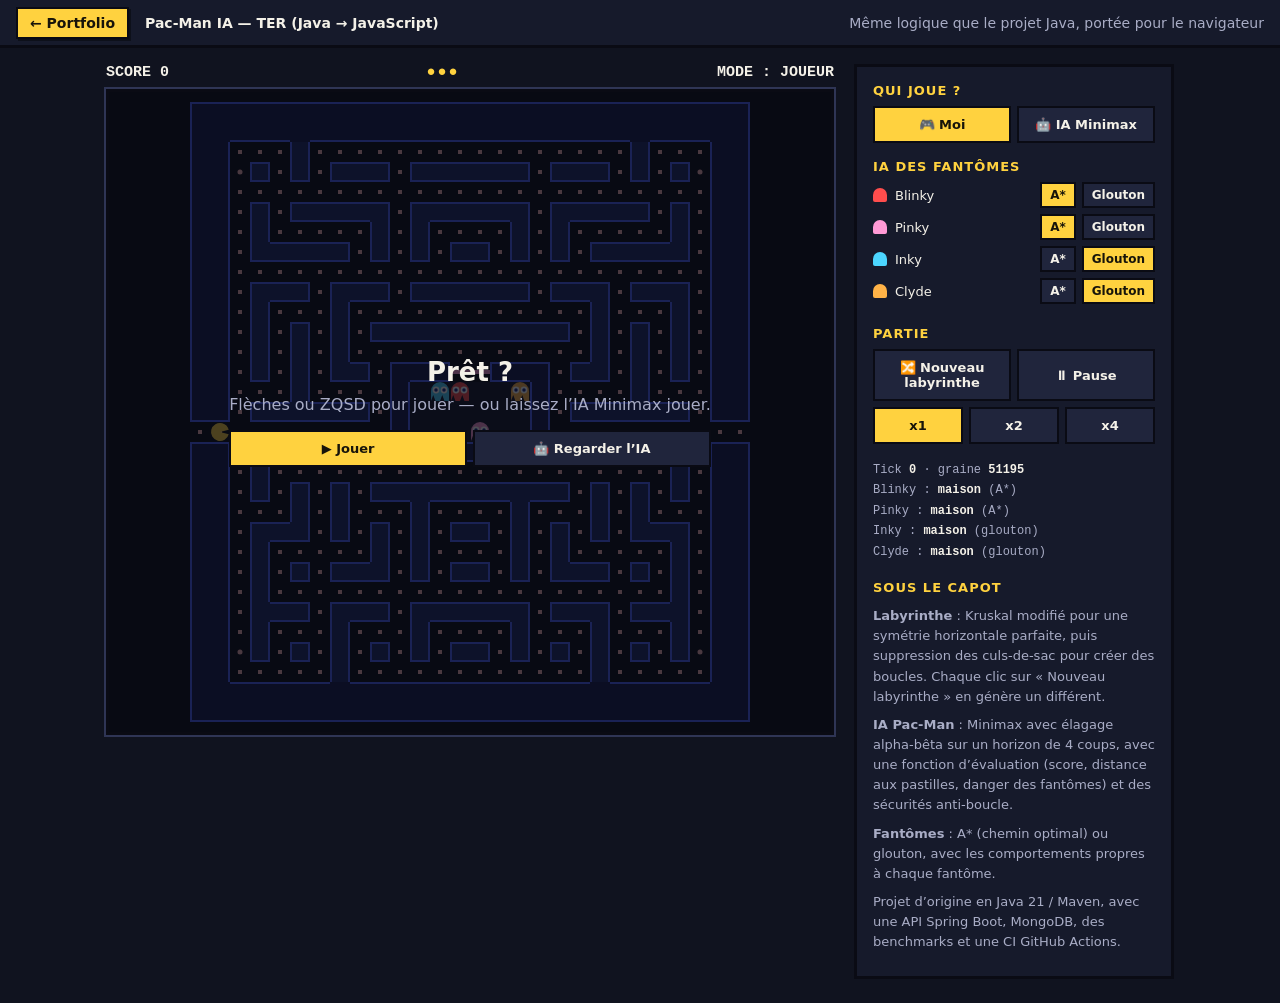
==== demos/pacman/index.html @ f40b1d09 "Portage JavaScript du Pac-Man IA (TER) Générateur Kruskal symétrique, logique de jeu, fantômes A*/gl" ====
<!doctype html>
<html lang="fr">
<head>
  <meta charset="utf-8">
  <meta name="viewport" content="width=device-width, initial-scale=1, user-scalable=no">
  <title>Pac-Man IA — TER</title>
  <link rel="stylesheet" href="../demo.css">
  <style>
    main { padding: 64px 16px 24px; max-width: 1100px; margin: 0 auto; display: grid; grid-template-columns: minmax(0, 1fr) 320px; gap: 20px; align-items: start; }
    @media (max-width: 880px) { main { grid-template-columns: 1fr; } }
    .stage { position: relative; background: #0a0a12; border: 3px solid #0a0b14; box-shadow: 0 0 0 2px #2f3555; display: grid; place-items: center; padding: 10px; touch-action: none; }
    canvas { display: block; max-width: 100%; height: auto; image-rendering: pixelated; }
    .hud { display: flex; gap: 18px; justify-content: space-between; font: 700 15px ui-monospace, Consolas, monospace; margin: 0 0 8px; color: #f4f1e8; flex-wrap: wrap; }
    .hud .lives { color: #ffd23f; letter-spacing: 2px; }
    .overlay { position: absolute; inset: 0; display: grid; place-items: center; background: rgba(8,10,20,.72); text-align: center; }
    .overlay h2 { margin: 0 0 8px; font-size: 26px; }
    .overlay p { color: #a9adc6; margin: 0 0 16px; }
    aside { background: #161a2b; border: 3px solid #0a0b14; padding: 16px; display: grid; gap: 16px; }
    aside h3 { margin: 0 0 8px; font-size: 13px; text-transform: uppercase; letter-spacing: 1px; color: #ffd23f; }
    .seg { display: flex; gap: 6px; }
    .btn { flex: 1; padding: 9px 10px; font: 700 13px system-ui, sans-serif; cursor: pointer; border: 2px solid #0a0b14; background: #20253c; color: #f4f1e8; }
    .btn.on, .btn.primary { background: #ffd23f; color: #17140a; }
    .ghost-row { display: grid; grid-template-columns: 14px 1fr auto; gap: 8px; align-items: center; font-size: 13px; margin-bottom: 6px; }
    .ghost-row i { width: 14px; height: 14px; border-radius: 7px 7px 2px 2px; }
    .ghost-row .seg .btn { padding: 4px 8px; font-size: 12px; }
    .stats { font: 12px ui-monospace, Consolas, monospace; color: #a9adc6; line-height: 1.7; }
    .stats b { color: #f4f1e8; }
    .about { font-size: 13px; color: #a9adc6; line-height: 1.55; }
    .about p { margin: 0 0 8px; }
    .pad { display: none; grid-template-columns: repeat(3, 56px); grid-template-rows: repeat(2, 56px); gap: 6px; justify-content: center; margin-top: 12px; }
    .pad button { font-size: 22px; background: #20253c; color: #f4f1e8; border: 2px solid #0a0b14; touch-action: none; }
    .pad .u { grid-column: 2; } .pad .l { grid-column: 1; grid-row: 2; } .pad .d { grid-column: 2; grid-row: 2; } .pad .r { grid-column: 3; grid-row: 2; }
    @media (pointer: coarse) { .pad { display: grid; } }
    kbd { font: 700 11px ui-monospace, monospace; background: #20253c; border: 1px solid #0a0b14; padding: 1px 5px; }
  </style>
</head>
<body>
  <header class="demo-bar">
    <a href="../../" class="back">← Portfolio</a>
    <span class="title">Pac-Man IA — TER (Java → JavaScript)</span>
    <span class="note">Même logique que le projet Java, portée pour le navigateur</span>
  </header>

  <main>
    <section>
      <div class="hud">
        <span>SCORE <b id="score">0</b></span>
        <span class="lives" id="lives">●●●</span>
        <span id="mode-label">MODE : JOUEUR</span>
      </div>
      <div class="stage" id="stage">
        <canvas id="game"></canvas>
        <div class="overlay" id="overlay">
          <div>
            <h2 id="ov-title">Prêt ?</h2>
            <p id="ov-text">Flèches ou ZQSD pour jouer — ou laissez l’IA Minimax jouer.</p>
            <div class="seg" style="justify-content:center">
              <button class="btn primary" id="ov-play">▶ Jouer</button>
              <button class="btn" id="ov-ai">🤖 Regarder l’IA</button>
            </div>
          </div>
        </div>
      </div>
      <div class="pad" id="pad">
        <button class="u" data-d="UP">▲</button><button class="l" data-d="LEFT">◀</button>
        <button class="d" data-d="DOWN">▼</button><button class="r" data-d="RIGHT">▶</button>
      </div>
    </section>

    <aside>
      <div>
        <h3>Qui joue ?</h3>
        <div class="seg">
          <button class="btn on" id="m-player">🎮 Moi</button>
          <button class="btn" id="m-ai">🤖 IA Minimax</button>
        </div>
      </div>
      <div>
        <h3>IA des fantômes</h3>
        <div id="ghost-config"></div>
      </div>
      <div>
        <h3>Partie</h3>
        <div class="seg">
          <button class="btn" id="new-maze">🔀 Nouveau labyrinthe</button>
          <button class="btn" id="pause">⏸ Pause</button>
        </div>
        <div class="seg" style="margin-top:6px">
          <button class="btn on" data-speed="1">x1</button>
          <button class="btn" data-speed="2">x2</button>
          <button class="btn" data-speed="4">x4</button>
        </div>
      </div>
      <div class="stats" id="stats"></div>
      <div class="about">
        <h3>Sous le capot</h3>
        <p><b>Labyrinthe</b> : Kruskal modifié pour une symétrie horizontale parfaite, puis suppression des culs-de-sac pour créer des boucles. Chaque clic sur « Nouveau labyrinthe » en génère un différent.</p>
        <p><b>IA Pac-Man</b> : Minimax avec élagage alpha-bêta sur un horizon de 4 coups, avec une fonction d’évaluation (score, distance aux pastilles, danger des fantômes) et des sécurités anti-boucle.</p>
        <p><b>Fantômes</b> : A* (chemin optimal) ou glouton, avec les comportements propres à chaque fantôme.</p>
        <p>Projet d’origine en Java 21 / Maven, avec une API Spring Boot, MongoDB, des benchmarks et une CI GitHub Actions.</p>
      </div>
    </aside>
  </main>

  <script type="module" src="app.js"></script>
</body>
</html>
---- demos/demo.css ----
/* Barre commune à toutes les démos */
:root { color-scheme: dark; }
* { box-sizing: border-box; }
[hidden] { display: none !important; }
html, body { margin: 0; height: 100%; background: #10131f; color: #f4f1e8; font-family: system-ui, -apple-system, 'Segoe UI', sans-serif; }
.demo-bar {
  position: fixed; top: 0; left: 0; right: 0; z-index: 100;
  height: 48px; padding: 0 16px;
  display: flex; align-items: center; gap: 16px;
  background: #161a2b; border-bottom: 3px solid #0a0b14;
  font-size: 14px; white-space: nowrap; overflow: hidden;
}
.demo-bar .back {
  color: #17140a; background: #ffd23f; text-decoration: none; font-weight: 700;
  padding: 6px 12px; border: 2px solid #0a0b14; box-shadow: 2px 2px 0 rgba(0,0,0,.4);
}
.demo-bar .title { font-weight: 700; overflow: hidden; text-overflow: ellipsis; }
.demo-bar .note { color: #a9adc6; margin-left: auto; overflow: hidden; text-overflow: ellipsis; }
.big { font-size: 20px; margin: 0 0 8px; }
.muted { color: #a9adc6; margin: 0 0 16px; }
.bar { width: 240px; height: 10px; margin: 0 auto; background: #20253c; border: 2px solid #0a0b14; overflow: hidden; }
.bar span { display: block; height: 100%; width: 40%; background: #ffd23f; animation: slide 1.2s ease-in-out infinite; }
@keyframes slide { from { transform: translateX(-100%); } to { transform: translateX(250%); } }
@media (max-width: 640px) { .demo-bar .note { display: none; } }
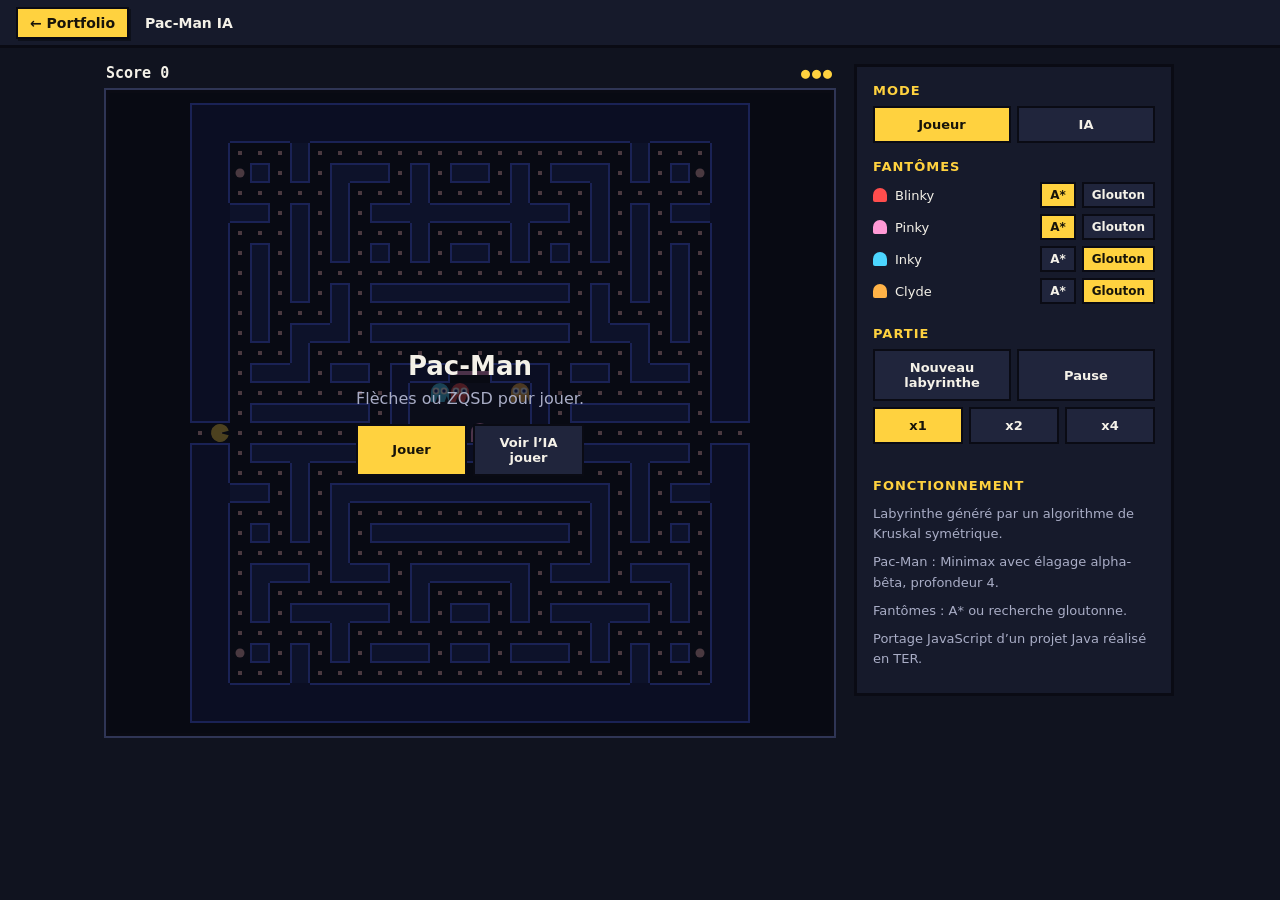
==== commit 44e11f36: "Démo Pac-Man : interface simplifiée" ====
--- a/demos/pacman/index.html
+++ b/demos/pacman/index.html
@@ -3,7 +3,7 @@
 <head>
   <meta charset="utf-8">
   <meta name="viewport" content="width=device-width, initial-scale=1, user-scalable=no">
-  <title>Pac-Man IA — TER</title>
+  <title>Pac-Man IA</title>
   <link rel="stylesheet" href="../demo.css">
   <style>
     main { padding: 64px 16px 24px; max-width: 1100px; margin: 0 auto; display: grid; grid-template-columns: minmax(0, 1fr) 320px; gap: 20px; align-items: start; }
@@ -37,26 +37,24 @@
 <body>
   <header class="demo-bar">
     <a href="../../" class="back">← Portfolio</a>
-    <span class="title">Pac-Man IA — TER (Java → JavaScript)</span>
-    <span class="note">Même logique que le projet Java, portée pour le navigateur</span>
+    <span class="title">Pac-Man IA</span>
   </header>
 
   <main>
     <section>
       <div class="hud">
-        <span>SCORE <b id="score">0</b></span>
+        <span>Score <b id="score">0</b></span>
         <span class="lives" id="lives">●●●</span>
-        <span id="mode-label">MODE : JOUEUR</span>
       </div>
       <div class="stage" id="stage">
         <canvas id="game"></canvas>
         <div class="overlay" id="overlay">
           <div>
-            <h2 id="ov-title">Prêt ?</h2>
-            <p id="ov-text">Flèches ou ZQSD pour jouer — ou laissez l’IA Minimax jouer.</p>
+            <h2 id="ov-title">Pac-Man</h2>
+            <p id="ov-text">Flèches ou ZQSD pour jouer.</p>
             <div class="seg" style="justify-content:center">
-              <button class="btn primary" id="ov-play">▶ Jouer</button>
-              <button class="btn" id="ov-ai">🤖 Regarder l’IA</button>
+              <button class="btn primary" id="ov-play">Jouer</button>
+              <button class="btn" id="ov-ai">Voir l’IA jouer</button>
             </div>
           </div>
         </div>
@@ -69,21 +67,21 @@
 
     <aside>
       <div>
-        <h3>Qui joue ?</h3>
+        <h3>Mode</h3>
         <div class="seg">
-          <button class="btn on" id="m-player">🎮 Moi</button>
-          <button class="btn" id="m-ai">🤖 IA Minimax</button>
+          <button class="btn on" id="m-player">Joueur</button>
+          <button class="btn" id="m-ai">IA</button>
         </div>
       </div>
       <div>
-        <h3>IA des fantômes</h3>
+        <h3>Fantômes</h3>
         <div id="ghost-config"></div>
       </div>
       <div>
         <h3>Partie</h3>
         <div class="seg">
-          <button class="btn" id="new-maze">🔀 Nouveau labyrinthe</button>
-          <button class="btn" id="pause">⏸ Pause</button>
+          <button class="btn" id="new-maze">Nouveau labyrinthe</button>
+          <button class="btn" id="pause">Pause</button>
         </div>
         <div class="seg" style="margin-top:6px">
           <button class="btn on" data-speed="1">x1</button>
@@ -93,11 +91,11 @@
       </div>
       <div class="stats" id="stats"></div>
       <div class="about">
-        <h3>Sous le capot</h3>
-        <p><b>Labyrinthe</b> : Kruskal modifié pour une symétrie horizontale parfaite, puis suppression des culs-de-sac pour créer des boucles. Chaque clic sur « Nouveau labyrinthe » en génère un différent.</p>
-        <p><b>IA Pac-Man</b> : Minimax avec élagage alpha-bêta sur un horizon de 4 coups, avec une fonction d’évaluation (score, distance aux pastilles, danger des fantômes) et des sécurités anti-boucle.</p>
-        <p><b>Fantômes</b> : A* (chemin optimal) ou glouton, avec les comportements propres à chaque fantôme.</p>
-        <p>Projet d’origine en Java 21 / Maven, avec une API Spring Boot, MongoDB, des benchmarks et une CI GitHub Actions.</p>
+        <h3>Fonctionnement</h3>
+        <p>Labyrinthe généré par un algorithme de Kruskal symétrique.</p>
+        <p>Pac-Man : Minimax avec élagage alpha-bêta, profondeur 4.</p>
+        <p>Fantômes : A* ou recherche gloutonne.</p>
+        <p>Portage JavaScript d’un projet Java réalisé en TER.</p>
       </div>
     </aside>
   </main>
